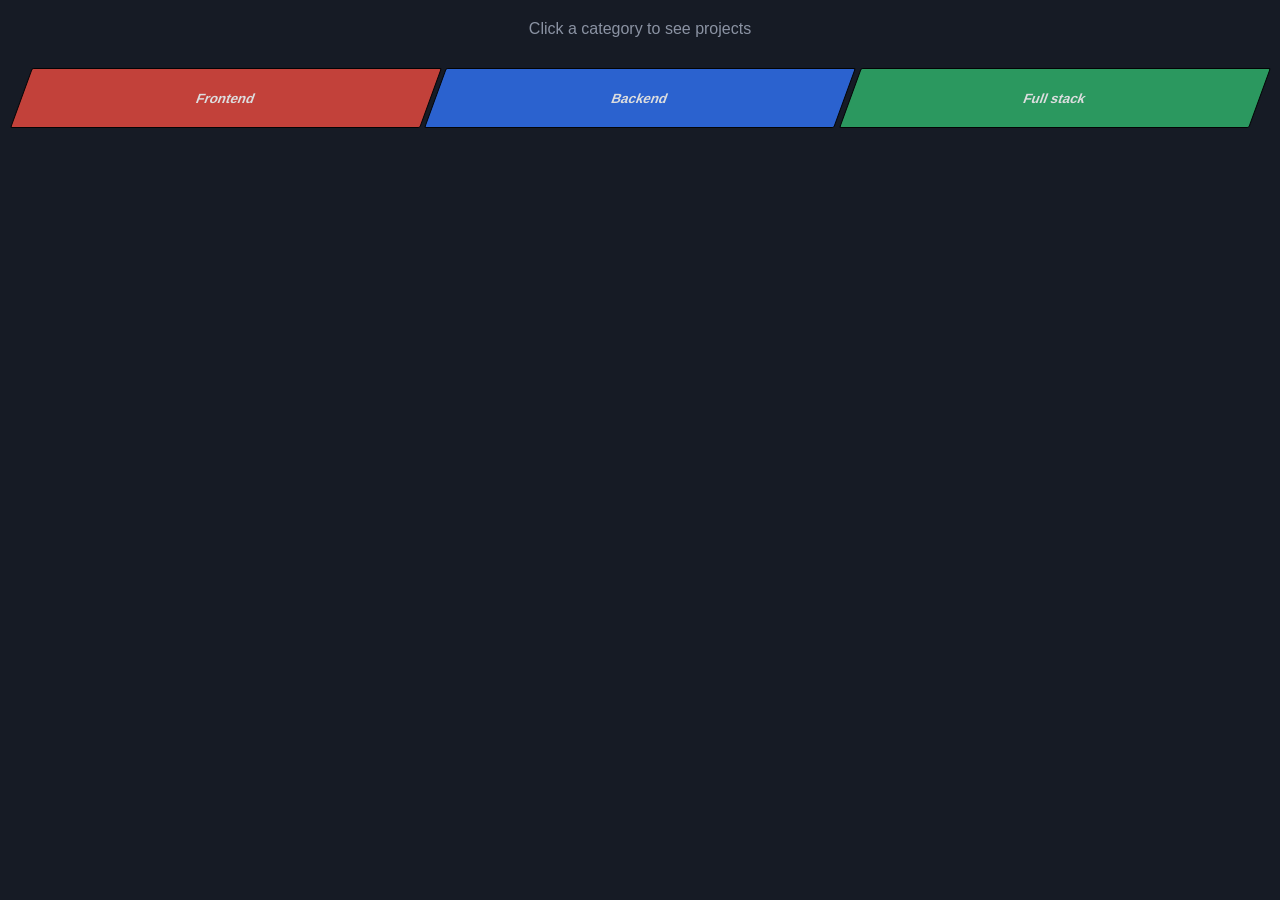
==== index.html @ 930beba3 "v1" ====
<!DOCTYPE html>
<html lang="en">
<head>
  <meta charset="UTF-8">
  <meta name="viewport" content="width=device-width, initial-scale=1.0">
  <title>Salah Qaraeen</title>
  <style>
    :root{
        --bg: #10141c;
        --bg-raised: #161b25;
        --text: #eef1f5;
        --muted: #8b93a3;
        --blue: #2f6fed;
        --red: #e0483e;
        --green: #2fae6a;
        --line: rgba(255,255,255,0.08);
    }

    *{
        box-sizing: border-box;
        margin: 0;
        padding: 0;
    }

    body{
        font-family: 'Inter', sans-serif;
        background-color: var(--bg-raised);
        color: var(--text);
    }

    .container {
        display: flex;
        justify-content: center;
        gap: 5px;
        margin: auto;
        margin-top: 30px;
    }

    .container> button{
        width: 32%;
        height: 60px;
        transform: skew(-20deg);
        font-weight: 600;
        color: white;
        display: flex;
        align-items: center;
        justify-content: center;
        border: 1px black solid;
        border-radius: 2px;
        cursor: pointer;
        opacity: 0.85;
        transition: width 0.3s ease, opacity 0.3s ease, box-shadow 0.3s ease, filter 0.3s ease, transform 0.3s ease;
    }

    .container> button:hover{
        filter: brightness(1.08);
        transform: skew(-20deg) translateY(-2px);
    }


    .one {background-color: var(--red);}
    .two {background-color: var(--blue);}
    .three{background-color: var(--green);}

    .rem {
        width: 75px !important;
        padding: 10px !important;
        opacity: 0.55;
        filter: brightness(0.85);
    }

    .cur {
        width: 80% !important;
        box-shadow: 0 8px 20px rgba(120, 112, 112, 0.4);
        font-size: 16px;
        opacity: 1;
        transform: skew(-20deg) translateY(-3px);
        z-index: 2;
    }

    .hint{
        text-align: center;
        margin-top: 20px;
        color: var(--muted);
    }

    
</style>
</head>
<body>

    <p class="hint" id="categoryLabel">Click a category to see projects</p>

    <div class="container" role="group" aria-labelledby="categoryLabel">
        <button class="one">Frontend</button>
        <button class="two">Backend</button>
        <button class="three">Full stack</button>
    </div>

    <div id="projectDisplay"></div>

    <script>
        
    </script>
</body>
</html>
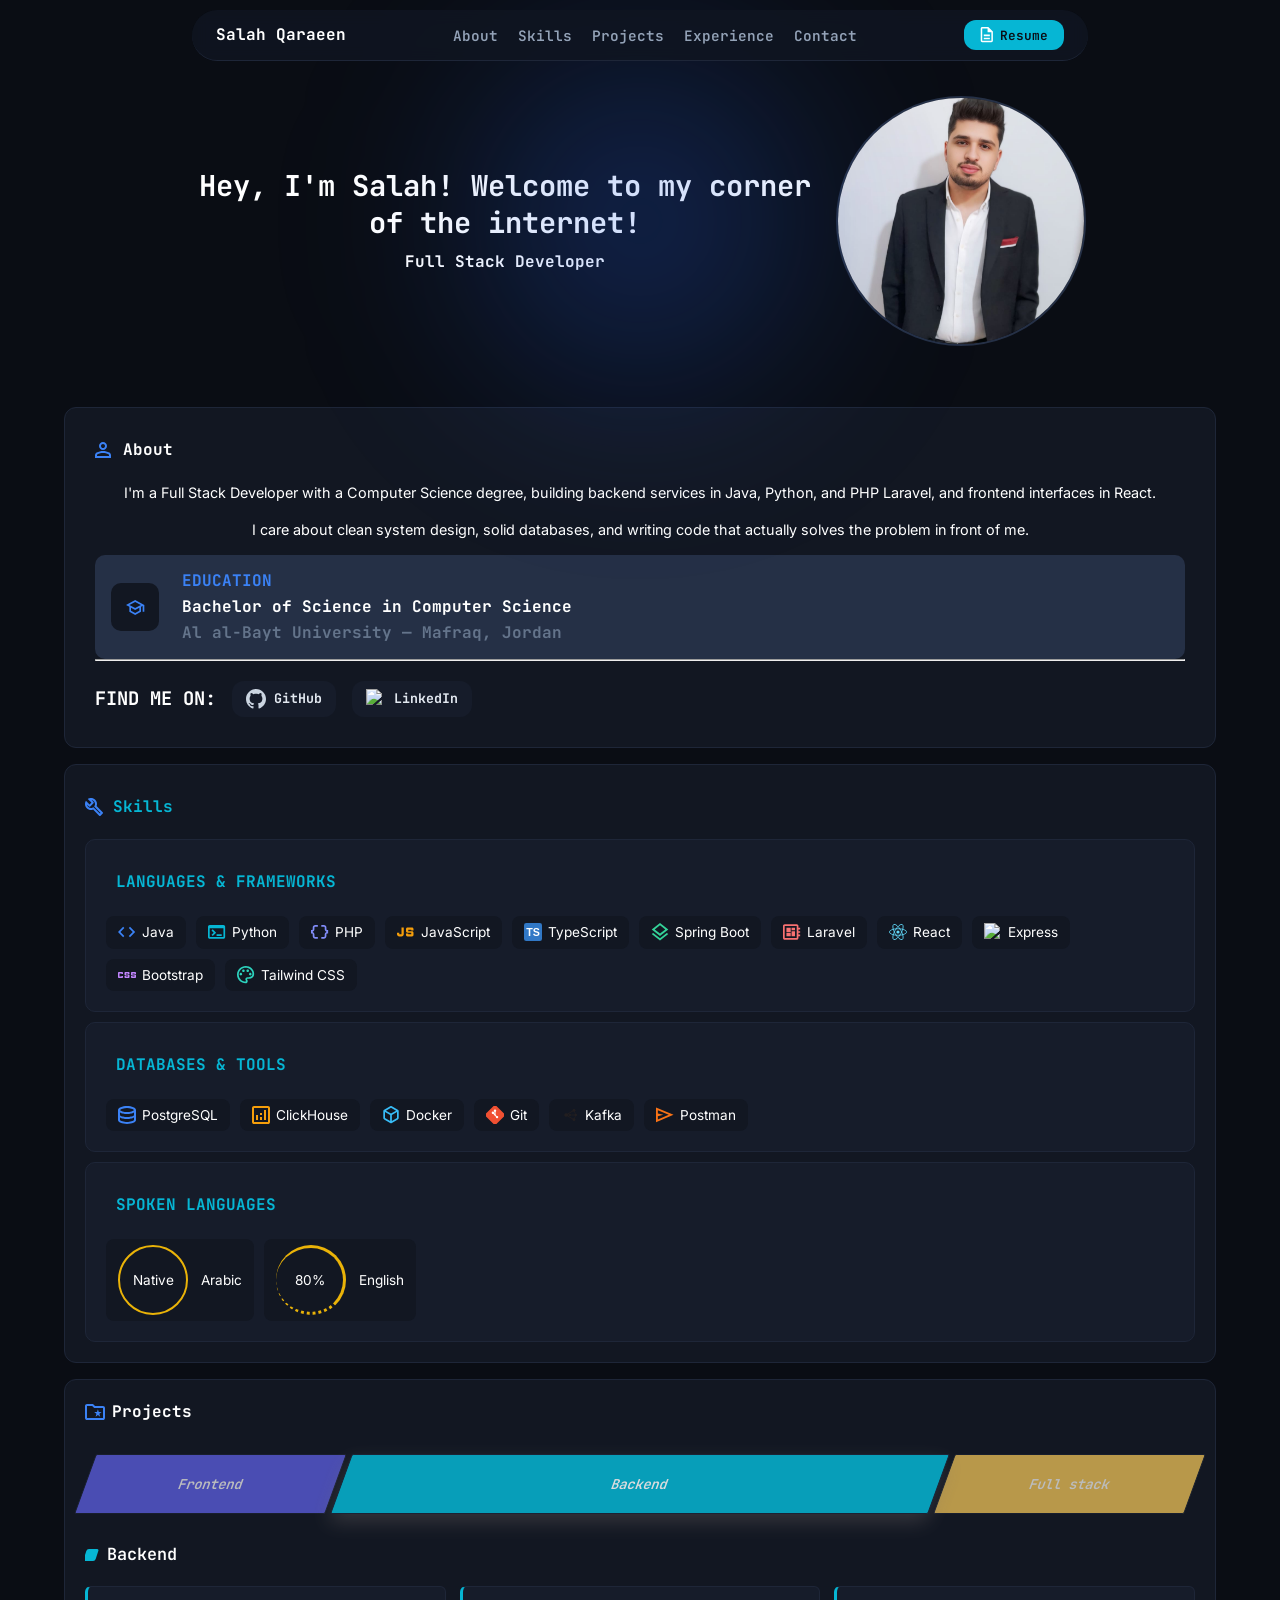
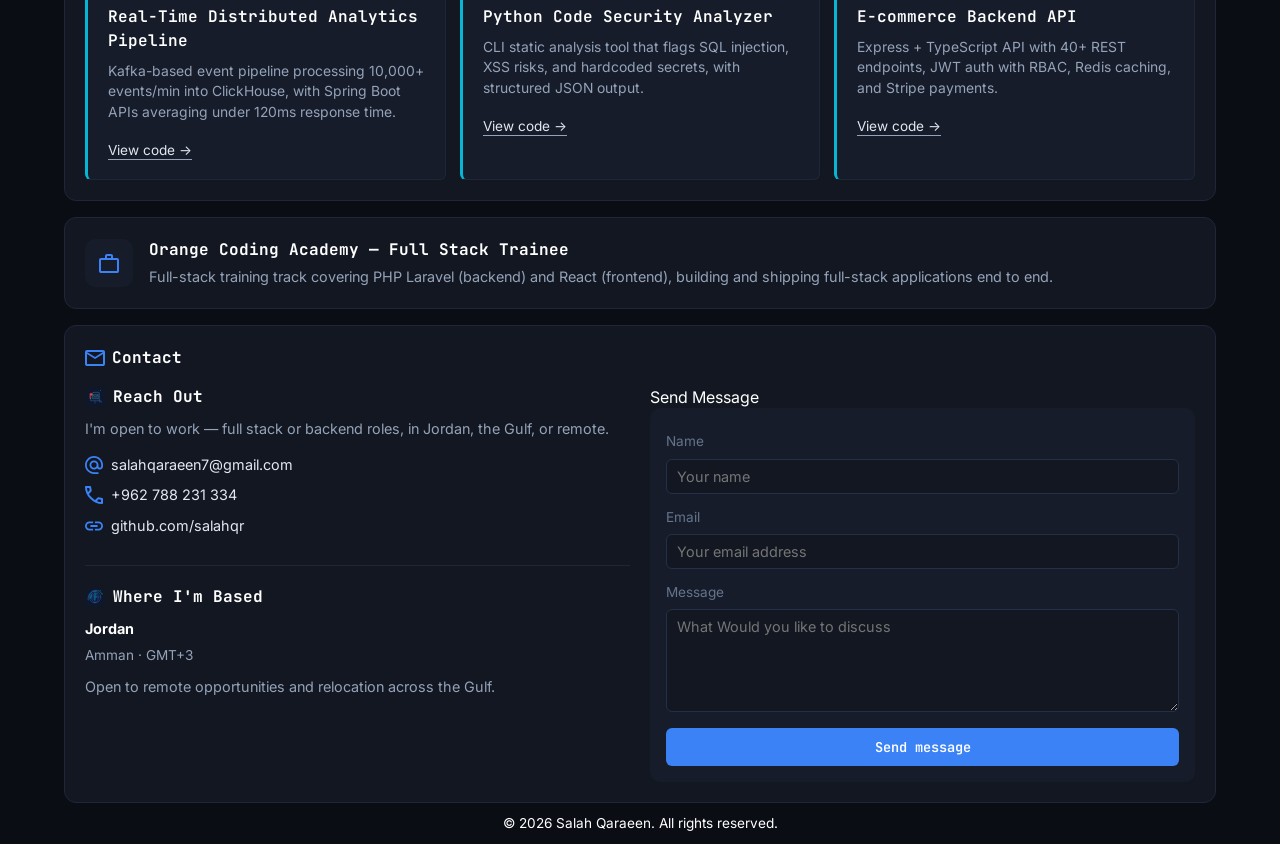
==== commit 6757d4db: "fixt index.html" ====
--- a/index.html
+++ b/index.html
@@ -1,106 +1,302 @@
 <!DOCTYPE html>
 <html lang="en">
 <head>
-  <meta charset="UTF-8">
-  <meta name="viewport" content="width=device-width, initial-scale=1.0">
-  <title>Salah Qaraeen</title>
-  <style>
-    :root{
-        --bg: #10141c;
-        --bg-raised: #161b25;
-        --text: #eef1f5;
-        --muted: #8b93a3;
-        --blue: #2f6fed;
-        --red: #e0483e;
-        --green: #2fae6a;
-        --line: rgba(255,255,255,0.08);
-    }
-
-    *{
-        box-sizing: border-box;
-        margin: 0;
-        padding: 0;
-    }
-
-    body{
-        font-family: 'Inter', sans-serif;
-        background-color: var(--bg-raised);
-        color: var(--text);
-    }
-
-    .container {
-        display: flex;
-        justify-content: center;
-        gap: 5px;
-        margin: auto;
-        margin-top: 30px;
-    }
-
-    .container> button{
-        width: 32%;
-        height: 60px;
-        transform: skew(-20deg);
-        font-weight: 600;
-        color: white;
-        display: flex;
-        align-items: center;
-        justify-content: center;
-        border: 1px black solid;
-        border-radius: 2px;
-        cursor: pointer;
-        opacity: 0.85;
-        transition: width 0.3s ease, opacity 0.3s ease, box-shadow 0.3s ease, filter 0.3s ease, transform 0.3s ease;
-    }
-
-    .container> button:hover{
-        filter: brightness(1.08);
-        transform: skew(-20deg) translateY(-2px);
-    }
-
-
-    .one {background-color: var(--red);}
-    .two {background-color: var(--blue);}
-    .three{background-color: var(--green);}
-
-    .rem {
-        width: 75px !important;
-        padding: 10px !important;
-        opacity: 0.55;
-        filter: brightness(0.85);
-    }
-
-    .cur {
-        width: 80% !important;
-        box-shadow: 0 8px 20px rgba(120, 112, 112, 0.4);
-        font-size: 16px;
-        opacity: 1;
-        transform: skew(-20deg) translateY(-3px);
-        z-index: 2;
-    }
-
-    .hint{
-        text-align: center;
-        margin-top: 20px;
-        color: var(--muted);
-    }
-
-    
-</style>
+    <meta charset="UTF-8">
+    <meta name="viewport" content="width=device-width, initial-scale=1.0">
+
+    <title>Salah Qaraeen</title>
+
+    <link rel="stylesheet" href="./src/index.css">
+    <script src="./src/index.js" defer></script>
 </head>
 <body>
 
-    <p class="hint" id="categoryLabel">Click a category to see projects</p>
-
-    <div class="container" role="group" aria-labelledby="categoryLabel">
-        <button class="one">Frontend</button>
-        <button class="two">Backend</button>
-        <button class="three">Full stack</button>
+            <div id="resumeModal">
+            <div id="resumeBox">
+                <button id="closeBtn" type="button">&times;</button>
+
+                <iframe
+                    src="../assets/Salah-Qaraeen CV.pdf"
+                    title="Salah Qaraeen CV">
+                </iframe>
+            </div>
+        </div>
+    <header>
+        <div>
+            <!-- <img src="../assets/selfie.jpeg" alt="Salah Qaraeen"> -->
+            <h3>Salah Qaraeen</h3>
+        </div>
+
+        <nav>
+            <ul class="nav-links">
+                <li><a href="#about">About</a></li>
+                <li><a href="#skills">Skills</a></li>
+                <li><a href="#projects">Projects</a></li>
+                <li><a href="#experience">Experience</a></li>
+                <li><a href="#contact">Contact</a></li>
+            </ul>
+        </nav>
+
+        <button id="resumeBtn" type="button">
+            <img src="../assets/icons/file.svg" alt="Resume icon">
+            Resume
+        </button>
+    </header>
+
+    <main>
+        <section class="hero">
+            <div class="heroText">
+                <h1>Hey, I'm Salah! Welcome to my corner of the internet!</h1>
+                <h3>Full Stack Developer</h3>
+            </div>
+
+            <img class="heroPhoto" src="../assets/selfie.jpeg" alt="Salah Qaraeen">
+        </section>
+
+        <section class="about" id="about">
+            <div class="head">
+                <img src="../assets/icons/person.svg" alt="About icon">
+                <h4>About</h4>
+            </div>
+
+            <div>
+     <p>I'm a Full Stack Developer with a Computer Science degree, building backend services in Java, Python, and PHP Laravel, and frontend interfaces in React.</p>
+<p>I care about clean system design, solid databases, and writing code that actually solves the problem in front of me.</p>
+
+                <div class="edu">
+                    <div class="eduImg">
+                        <img src="../assets/icons/eduction.svg" alt="Education icon">
+                    </div>
+                    <div class="eduInfo">
+                        <h4 class="EDUCATION">EDUCATION</h4>
+                        <h4>Bachelor of Science in Computer Science</h4>
+                        <h4 class="colage">Al al-Bayt University — Mafraq, Jordan</h4>
+                    </div>
+
+                </div>
+
+                <hr>
+
+                <div class="findmeon">
+                    <h3>FIND ME ON:</h3>
+                    <div>
+                        <a href="https://github.com/salahqr" target="_blank" rel="noopener noreferrer">
+                            <img src="../assets/icons/GitHup.svg" alt="GitHub icon">
+                            <h5>GitHub</h5>
+                        </a>
+                    </div>
+
+                    <div>
+                        <a href="https://www.linkedin.com/in/salah-qaraeen-068975194/" target="_blank" rel="noopener noreferrer">
+                            <img src="../assets/icons/linkedin.svg" alt="LinkedIn icon">
+                            <h5>LinkedIn</h5>
+                        </a>
+                    </div>
+                </div>
+            </div>
+        </section>
+
+        <section class="skills" id="skills">
+            <div class="head">
+                <img src="../assets/icons/skills.svg" alt="Skills icon">
+                <h4>Skills</h4>
+            </div>
+
+            <div class="part">
+                <h4>LANGUAGES & FRAMEWORKS</h4>
+                <div class="items">
+                    <div>
+                        <img src="../assets/icons/java.svg" alt="Java icon">
+                        Java
+                    </div>
+                    <div>
+                        <img src="../assets/icons/python.svg" alt="Python icon">
+                        Python
+                    </div>
+                    <div>
+                        <img src="../assets/icons/php.svg" alt="PHP icon">
+                        PHP
+                    </div>
+                    <div>
+                        <img src="../assets/icons/js.svg" alt="JavaScript icon">
+                        JavaScript
+                    </div>
+                    <div>
+                        <img src="../assets/icons/ts.svg" alt="TypeScript icon">
+                        TypeScript
+                    </div>
+                    <div>
+                        <img src="../assets/icons/springBoot.svg" alt="Spring Boot icon">
+                        Spring Boot
+                    </div>
+                    <div>
+                        <img src="../assets/icons/laravel.svg" alt="Laravel icon">
+                        Laravel
+                    </div>
+                    <div>
+                        <img src="../assets/icons/react.svg" alt="React icon">
+                        React
+                    </div>
+                    <div>
+                        <img src="../assets/icons/express.svg" alt="Express icon">
+                        Express
+                    </div>
+                    <div>
+                        <img src="../assets/icons/bootstrap.svg" alt="Bootstrap icon">
+                        Bootstrap
+                    </div>
+                    <div>
+                        <img src="../assets/icons/tailwind.svg" alt="Tailwind CSS icon">
+                        Tailwind CSS
+                    </div>
+                </div>
+            </div>
+
+            <div class="part">
+                <h4>DATABASES & TOOLS</h4>
+                <div class="items">    
+                    <div>
+                        <img src="../assets/icons/postgresql.svg" alt="PostgreSQL icon">
+                        PostgreSQL
+                    </div>
+                    <div>
+                        <img src="../assets/icons/clickhouse.svg" alt="ClickHouse icon">
+                        ClickHouse
+                    </div>
+                    <div>
+                        <img src="../assets/icons/docker.svg" alt="Docker icon">
+                        Docker
+                    </div>
+                    <div>
+                        <img src="../assets/icons/git.svg" alt="Git icon">
+                        Git
+                    </div>
+                    <div>
+                        <img src="../assets/icons/kafka.svg" alt="Kafka icon">
+                        Kafka
+                    </div>
+                    <div>
+                        <img src="../assets/icons/postman.svg" alt="Postman icon">
+                        Postman
+                    </div>
+                </div>
+            </div>
+
+            <div class="part">
+                <h4>SPOKEN LANGUAGES</h4>
+                <div class="items">
+                    <div>
+                        <div class="percentArbic">Native</div>
+                        Arabic
+                    </div>
+                    <div >
+                        <div class="percenEng">80%</div>
+                        English
+                    </div>
+                </div>
+            </div>
+        </section>
+
+        <section class="project" id="projects">
+            <div class="head">
+                <img src="../assets/icons/project.svg" alt="Projects icon">
+                <h4>Projects</h4>
+            </div>
+
+            <div class="container" role="group" aria-label="Project category filter">
+                <button type="button" class="one" aria-pressed="false">Frontend</button>
+                <button type="button" class="two" aria-pressed="false">Backend</button>
+                <button type="button" class="three" aria-pressed="false">Full stack</button>
+            </div>
+
+           <div id="projectDisplay"></div>
+        </section>
+
+        <section id="experience">
+            <div class="expImg">
+                <img src="../assets/icons/experience.svg" alt="Experience icon">
+            </div>
+            <div class="expInfo">
+                <h4>Orange Coding Academy — Full Stack Trainee</h4>
+                <p>Full-stack training track covering PHP Laravel (backend) and React (frontend), building and shipping full-stack applications end to end.</p>
+            </div>
+        </section>
+
+        <section id="contact" class="contact">
+            <div class="head">
+                <img src="../assets/icons/contact.svg" alt="Contact icon">
+                <h4>Contact</h4>
+            </div>
+
+            <div class="contant">
+<div class="contantInfo">
+
+    <div class="contactGroup">
+        <div class="contactGroupHead">
+            <img src="../assets/icons/contactt.svg" alt="Reach out icon">
+            <h3>Reach Out</h3>
+        </div>
+
+        <p>I'm open to work — full stack or backend roles, in Jordan, the Gulf, or remote.</p>
+
+        <div class="info">
+            <img src="../assets/icons/email.svg" alt="Email icon">
+            <a href="mailto:salahqaraeen7@gmail.com">salahqaraeen7@gmail.com</a>
+        </div>
+
+        <div class="info">
+            <img src="../assets/icons/phone.svg" alt="Phone icon">
+            <a href="tel:+962788231334">+962 788 231 334</a>
+        </div>
+
+        <div class="info">
+            <img src="../assets/icons/link.svg" alt="GitHub icon">
+            <a href="https://github.com/salahqr" target="_blank" rel="noopener noreferrer">
+                github.com/salahqr
+            </a>
+        </div>
     </div>
 
-    <div id="projectDisplay"></div>
-
-    <script>
-        
-    </script>
+    <div class="contactDivider"></div>
+
+    <div class="contactGroup">
+        <div class="contactGroupHead">
+            <img src="../assets/icons/location.svg" alt="Location icon">
+            <h3>Where I'm Based</h3>
+        </div>
+
+        <div class="locationInfo">
+            <strong>Jordan</strong>
+            <span>Amman · GMT+3</span>
+        </div>
+
+        <p>Open to remote opportunities and relocation across the Gulf.</p>
+    </div>
+
+</div>
+
+
+                <div>
+                    <p>Send Message</p>
+                    <form action="#" method="POST">
+                        <label for="name">Name</label>
+                        <input type="text" id="name" name="name" placeholder="Your name" required>
+
+                        <label for="email">Email</label>
+                        <input type="email" id="email" name="email" placeholder="Your email address" required>
+
+                        <label for="message">Message</label>
+                        <textarea id="message" name="message" rows="5" placeholder="What Would you like to discuss" required></textarea>
+
+                        <button type="submit">Send message</button>
+                    </form>
+                </div>
+            </div>
+        </section>
+    </main>
+
+    <footer>
+      &copy; 2026 Salah Qaraeen. All rights reserved.
+    </footer>
 </body>
 </html>
--- a/src/index.css
+++ b/src/index.css
@@ -0,0 +1,1331 @@
+@import url('https://fonts.googleapis.com/css2?family=Inter:wght@400;500;600;700&family=JetBrains+Mono:wght@500;700&display=swap');
+
+* {
+    box-sizing: border-box;
+    margin: 0;
+    padding: 0;
+}
+
+:root {
+    /* Backgrounds */
+    --bg-page: #0a0d14;
+    --bg-card: #121722;
+    --bg-input: #161c2a;
+    --bg-hover: #182030;
+
+    /* Typography */
+    --text-primary: #ffffff;
+    --text-secondary: #e2e8f0;
+    --text-muted: #94a3b8;
+    --text-subtle: #64748b;
+
+    /* Borders */
+    --border-subtle: #1e2638;
+    --border-input: #253046;
+
+    /* Accents */
+    --accent-blue: #3b82f6;
+    --accent-indigo: #6366f1;
+    --accent-cyan: #06b6d4;
+    --accent-green: #10b981;
+    --accent-gold: #face60;
+    --accent-yellow: #eab308;
+}
+
+body {
+    background-color: var(--bg-page);
+    font-family: 'Inter', -apple-system, BlinkMacSystemFont, sans-serif;
+    color: var(--text-primary);
+    font-size: 16px;
+    line-height: 1.5;
+}
+
+h1,
+h2,
+h3,
+h4,
+h5,
+nav a,
+button {
+    font-family: 'JetBrains Mono', monospace;
+}
+
+.icon {
+    width: 30px;
+    height: 30px;
+}
+
+a:focus-visible,
+button:focus-visible {
+    outline: 2px solid var(--accent-cyan);
+    outline-offset: 2px;
+}
+
+
+/* =========================================================
+   HEADER
+   ========================================================= */
+
+header {
+    display: flex;
+    background-color: rgba(16, 22, 34, 0.85);
+    justify-content: space-between;
+    align-items: center;
+    position: relative;
+    top: 10px;
+    z-index: 5;
+    width: 70%;
+    padding: 10px 24px;
+    backdrop-filter: blur(8px);
+    border-bottom: 1px solid var(--border-subtle);
+    margin: auto;
+    border-radius: 40px;
+}
+
+header div {
+    display: flex;
+    align-items: center;
+    gap: 10px;
+}
+
+header h3 {
+    display: inline-block;
+    margin: 0;
+    font-size: 1rem;
+}
+
+header nav ul {
+    display: flex;
+    gap: 20px;
+    list-style: none;
+    color: var(--text-muted);
+}
+
+header nav a {
+    text-decoration: none;
+    font-weight: 600;
+    color: var(--text-muted);
+    transition: color 0.2s ease;
+    font-size: 0.9rem;
+    white-space: nowrap;
+}
+
+header nav a:hover {
+    color: var(--text-primary);
+}
+
+header button {
+    display: flex;
+    align-items: center;
+    justify-content: center;
+    gap: 6px;
+    background-color: var(--accent-cyan);
+    color: var(--bg-page);
+    border: none;
+    padding: 6px 16px;
+    border-radius: 12px;
+    font-weight: 600;
+    cursor: pointer;
+    transition: background-color 0.2s ease;
+    width: 100px;
+    height: 30px;
+    flex-shrink: 0;
+    font-size: 0.8rem;
+}
+
+header button:hover {
+    background-color: var(--accent-blue);
+}
+
+header button img {
+    width: 16px;
+    height: 16px;
+    border-radius: 0;
+}
+
+
+/* =========================================================
+   MAIN
+   ========================================================= */
+
+main {
+    max-width: 1200px;
+    width: 90%;
+    margin: 0 auto;
+    display: flex;
+    flex-direction: column;
+    gap: 16px;
+}
+
+
+/* =========================================================
+   HERO
+   ========================================================= */
+
+.hero {
+    display: flex;
+    align-items: center;
+    justify-content: center;
+    gap: 20px;
+    text-align: center;
+    margin: 30px auto;
+    padding: 15px;
+    width: 80%;
+}
+
+.heroText {
+    flex: 1;
+}
+
+.heroPhoto {
+    width: 250px;
+    height: 250px;
+    object-fit: cover;
+    object-position: center 15%;
+    border-radius: 50%;
+    border: 2px solid var(--border-input);
+    flex-shrink: 0;
+}
+
+.hero h1 {
+    font-size: clamp(1.3rem, 2.5vw, 1.8rem);
+    line-height: 1.3;
+    padding-bottom: 8px;
+}
+
+.hero h3 {
+    font-size: clamp(0.85rem, 1.5vw, 1rem);
+}
+
+
+/* =========================================================
+   ABOUT
+   ========================================================= */
+
+.about {
+    background-color: var(--bg-card);
+    border: 1px solid var(--border-subtle);
+    border-radius: 12px;
+    padding: 20px;
+}
+
+.about p {
+    text-align: center;
+    margin-bottom: 15px;
+    font-size: 0.9rem;
+    line-height: 1.5;
+}
+
+.about .head {
+    display: flex;
+    align-items: center;
+    gap: 5px;
+}
+
+.about h4 {
+    padding-left: 7px;
+    font-size: 1rem;
+}
+
+.about > div {
+    padding: 10px;
+}
+
+.edu {
+    background-color: var(--border-input);
+    width: 100%;
+    padding: 14px 16px;
+    display: flex;
+    align-items: center;
+    gap: 16px;
+    border-radius: 10px;
+}
+
+.edu .eduImg {
+    background-color: var(--bg-card);
+    border-radius: 10px;
+    width: 48px;
+    height: 48px;
+    display: flex;
+    justify-content: center;
+    align-items: center;
+    flex-shrink: 0;
+}
+
+.edu .eduInfo {
+    display: flex;
+    flex-direction: column;
+    gap: 2px;
+}
+
+.eduInfo h3 {
+    font-size: 0.95rem;
+}
+
+.eduInfo p {
+    font-size: 0.8rem;
+}
+
+.findmeon {
+    margin-top: 10px;
+    padding-top: 10px;
+    display: flex;
+    align-items: center;
+    gap: 16px;
+    flex-wrap: wrap;
+}
+
+.findmeon > div {
+    display: flex;
+    align-items: center;
+    gap: 8px;
+    padding: 8px 14px;
+    background-color: var(--bg-input);
+    border-radius: 12px;
+}
+
+.findmeon a {
+    display: flex;
+    align-items: center;
+    gap: 8px;
+    text-decoration: none;
+    color: var(--text-secondary);
+    transition: color 0.2s ease;
+}
+
+.findmeon a:hover {
+    color: var(--accent-cyan);
+}
+
+.findmeon a img {
+    width: 20px;
+    height: 20px;
+}
+
+.findmeon h5,
+.findmeon h3 {
+    display: inline-block;
+}
+
+.EDUCATION {
+    color: var(--accent-blue);
+}
+
+.colage {
+    color: var(--text-subtle);
+}
+
+
+/* =========================================================
+   SKILLS
+   ========================================================= */
+
+.skills {
+    background-color: var(--bg-card);
+    border: 1px solid var(--border-subtle);
+    border-radius: 12px;
+    padding: 20px;
+    display: flex;
+    flex-direction: column;
+    gap: 10px;
+}
+
+.skills .head {
+    display: flex;
+    align-items: center;
+}
+
+.skills .head h4 {
+    display: inline-block;
+}
+
+.skills h4 {
+    color: var(--accent-cyan);
+    margin: 10px;
+    font-size: 1rem;
+}
+
+.skills > .part {
+    background-color: var(--bg-input);
+    border: 1px solid var(--border-subtle);
+    border-radius: 10px;
+    display: flex;
+    flex-direction: column;
+    gap: 12px;
+    padding: 20px;
+}
+
+.part .items {
+    display: flex;
+    flex-wrap: wrap;
+    gap: 10px;
+}
+
+.part .items > div {
+    display: flex;
+    align-items: center;
+    gap: 6px;
+    background-color: var(--bg-card);
+    border-radius: 8px;
+    padding: 6px 12px;
+    font-size: 0.85rem;
+}
+
+.part .items img {
+    width: 18px;
+    height: 18px;
+}
+
+.percenEng {
+    display: flex;
+    align-items: center;
+    justify-content: center;
+    width: 70px;
+    height: 70px;
+    border-radius: 50%;
+    margin-right: 7px;
+    border-bottom: 3px dotted var(--accent-yellow);
+    border-right: 3px solid var(--accent-yellow);
+    border-top: 3px solid var(--accent-yellow);
+}
+
+.percentArbic {
+    display: flex;
+    align-items: center;
+    justify-content: center;
+    width: 70px;
+    height: 70px;
+    border-radius: 50%;
+    margin-right: 7px;
+    border: 2px solid var(--accent-yellow);
+}
+
+
+/* =========================================================
+   PROJECTS
+   ========================================================= */
+
+.project {
+    background-color: var(--bg-card);
+    border: 1px solid var(--border-subtle);
+    border-radius: 12px;
+    padding: 20px;
+}
+
+.project .head {
+    display: flex;
+    align-items: center;
+}
+
+.project .head h4 {
+    padding-left: 7px;
+    font-size: 1rem;
+}
+
+.container {
+    display: flex;
+    justify-content: center;
+    gap: 5px;
+    margin: 30px auto 0;
+}
+
+.container > button {
+    width: 32%;
+    height: 60px;
+    transform: skew(-20deg);
+    font-weight: 600;
+    color: white;
+    display: flex;
+    align-items: center;
+    justify-content: center;
+    border: 1px solid var(--border-subtle);
+    border-radius: 2px;
+    cursor: pointer;
+    opacity: 0.85;
+    font-size: 0.85rem;
+    transition:
+        width 0.3s ease,
+        opacity 0.3s ease,
+        box-shadow 0.3s ease,
+        filter 0.3s ease,
+        transform 0.3s ease;
+}
+
+.container > button:hover {
+    filter: brightness(1.08);
+    transform: skew(-20deg) translateY(-2px);
+}
+
+.one {
+    background-color: var(--accent-indigo);
+}
+
+.two {
+    background-color: var(--accent-cyan);
+}
+
+.three {
+    background-color: var(--accent-gold);
+}
+
+
+/* =========================================================
+   EXPERIENCE
+   ========================================================= */
+
+#experience {
+    background-color: var(--bg-card);
+    border: 1px solid var(--border-subtle);
+    border-radius: 12px;
+    padding: 20px;
+    display: flex;
+    align-items: center;
+    gap: 16px;
+}
+
+.expImg {
+    background-color: var(--bg-input);
+    border-radius: 10px;
+    width: 48px;
+    height: 48px;
+    display: flex;
+    justify-content: center;
+    align-items: center;
+    flex-shrink: 0;
+}
+
+.expInfo {
+    display: flex;
+    flex-direction: column;
+    gap: 4px;
+}
+
+.expInfo h4 {
+    color: var(--text-primary);
+    font-size: 1rem;
+}
+
+.expInfo p {
+    color: var(--text-muted);
+    font-size: 0.9rem;
+}
+
+
+/* =========================================================
+   CONTACT
+   ========================================================= */
+
+.contact {
+    background-color: var(--bg-card);
+    border: 1px solid var(--border-subtle);
+    border-radius: 12px;
+    padding: 20px;
+}
+
+.contact .head {
+    display: flex;
+    align-items: center;
+}
+
+.contact .head h4 {
+    padding-left: 7px;
+    font-size: 1rem;
+}
+
+.contant {
+    display: flex;
+    width: 100%;
+    align-items: stretch;
+    gap: 20px;
+    margin-top: 16px;
+    line-height: 1.4rem;
+}
+
+.contantInfo {
+    display: flex;
+    flex-direction: column;
+    justify-content: flex-start;
+    align-items: flex-start;
+    text-align: left;
+}
+
+.contant > div {
+    flex: 1;
+}
+
+.contant h3 {
+    margin-bottom: 8px;
+    font-size: 1rem;
+}
+
+.contantInfo p {
+    color: var(--text-muted);
+    margin-bottom: 12px;
+    font-size: 0.9rem;
+}
+
+.info {
+    display: flex;
+    align-items: center;
+    gap: 8px;
+    margin-bottom: 8px;
+}
+
+.info img {
+    width: 18px;
+    height: 18px;
+    flex-shrink: 0;
+}
+
+.info a {
+    color: var(--text-secondary);
+    text-decoration: none;
+    overflow-wrap: anywhere;
+    font-size: 0.9rem;
+}
+
+.info a:hover {
+    color: var(--accent-cyan);
+}
+
+.contactGroup {
+    display: flex;
+    flex-direction: column;
+}
+
+.contactGroupHead {
+    display: flex;
+    align-items: center;
+    gap: 8px;
+    margin-bottom: 10px;
+}
+
+.contactGroupHead img {
+    width: 20px;
+    height: 20px;
+}
+
+.contactGroupHead h3 {
+    margin: 0;
+    font-size: 1rem;
+}
+
+.contactGroup p {
+    color: var(--text-muted);
+    line-height: 1.5;
+    margin: 0 0 14px;
+    font-size: 0.9rem;
+}
+
+.contactDivider {
+    width: 100%;
+    height: 1px;
+    background-color: var(--border-subtle);
+    margin: 20px 0;
+}
+
+.locationInfo {
+    display: flex;
+    flex-direction: column;
+    gap: 3px;
+    margin-bottom: 10px;
+}
+
+.locationInfo strong {
+    color: var(--text-primary);
+    font-size: 0.9rem;
+}
+
+.locationInfo span {
+    color: var(--text-muted);
+    font-size: 0.85rem;
+}
+
+.contact form {
+    background-color: var(--bg-input);
+    width: 100%;
+    padding: 16px;
+    border-radius: 10px;
+    display: flex;
+    flex-direction: column;
+    gap: 6px;
+}
+
+.contact form label {
+    color: var(--text-subtle);
+    font-size: 0.85rem;
+    margin-top: 6px;
+}
+
+.contact form input,
+.contact form textarea {
+    background-color: var(--bg-card);
+    border: 1px solid var(--border-input);
+    border-radius: 6px;
+    padding: 8px 10px;
+    color: var(--text-primary);
+    font-family: inherit;
+    font-size: 0.9rem;
+}
+
+.contact form button {
+    width: 100%;
+    background-color: var(--accent-blue);
+    color: white;
+    border: none;
+    padding: 10px;
+    border-radius: 6px;
+    margin-top: 10px;
+    font-weight: 600;
+    cursor: pointer;
+    transition: background-color 0.2s ease;
+    font-size: 0.85rem;
+}
+
+.contact form button:hover {
+    background-color: var(--accent-indigo);
+}
+
+
+/* =========================================================
+   FOOTER
+   ========================================================= */
+
+footer {
+    margin: 10px;
+    text-align: center;
+    font-size: 0.85rem;
+}
+
+
+/* =========================================================
+   RESUME MODAL
+   ========================================================= */
+
+#resumeModal {
+    display: none;
+    position: fixed;
+    top: 0;
+    left: 0;
+    width: 100%;
+    height: 100%;
+    background: rgba(0, 0, 0, 0.8);
+    justify-content: center;
+    align-items: center;
+    z-index: 9999;
+}
+
+#resumeBox {
+    position: relative;
+    width: 80%;
+    height: 90%;
+    background: white;
+}
+
+#resumeBox iframe {
+    width: 100%;
+    height: 100%;
+    border: 0;
+}
+
+#closeBtn {
+    position: absolute;
+    top: 5px;
+    right: 5px;
+    width: 40px;
+    height: 40px;
+    border: 0;
+    border-radius: 50%;
+    background: black;
+    color: white;
+    font-size: 25px;
+    cursor: pointer;
+    z-index: 10000;
+}
+
+
+/* =========================================================
+   PROJECT BUTTON STATES
+   ========================================================= */
+
+.cur {
+    width: 60% !important;
+    box-shadow: 0 8px 20px rgba(120, 112, 112, 0.4);
+    font-size: 16px;
+    opacity: 1;
+    transform: skew(-20deg) translateY(-3px);
+    z-index: 2;
+}
+
+.rem {
+    width: 25% !important;
+    padding: 10px !important;
+    opacity: 0.55;
+    filter: brightness(0.85);
+}
+
+
+/* =========================================================
+   PROJECT PANELS
+   ========================================================= */
+
+.panel {
+    width: 100%;
+    max-width: none;
+    overflow: hidden;
+    margin-top: 28px;
+}
+
+.panel-title {
+    display: flex;
+    align-items: center;
+    gap: 10px;
+    margin: 0 0 18px;
+    font-family: 'JetBrains Mono', monospace;
+    font-weight: 600;
+    font-size: clamp(0.95rem, 1.5vw, 1.05rem);
+}
+
+.panel-title .dot {
+    width: 12px;
+    height: 12px;
+    border-radius: 2px;
+    transform: skewX(-18deg);
+    flex-shrink: 0;
+}
+
+.panel-title.blue .dot {
+    background: var(--accent-indigo);
+}
+
+.panel-title.red .dot {
+    background: var(--accent-cyan);
+}
+
+.panel-title.green .dot {
+    background: var(--accent-gold);
+}
+
+
+/* =========================================================
+   PROJECT CARDS
+   ========================================================= */
+
+.cards {
+    display: grid;
+    grid-template-columns: repeat(auto-fit, minmax(240px, 1fr));
+    gap: 14px;
+}
+
+.card {
+    background-color: var(--bg-input);
+    border: 1px solid var(--border-subtle);
+    border-left: 3px solid;
+    border-radius: 6px;
+    padding: 18px 20px;
+}
+
+.card.blue {
+    border-left-color: var(--accent-indigo);
+}
+
+.card.red {
+    border-left-color: var(--accent-cyan);
+}
+
+.card.green {
+    border-left-color: var(--accent-gold);
+}
+
+.card h3 {
+    font-family: 'JetBrains Mono', monospace;
+    font-size: clamp(0.9rem, 1.3vw, 1rem);
+    font-weight: 600;
+    margin: 0 0 8px;
+}
+
+.card p {
+    color: var(--text-muted);
+    font-size: 0.87rem;
+    line-height: 1.5;
+    margin: 0 0 14px;
+}
+
+.card a {
+    color: var(--text-secondary);
+    font-size: 0.85rem;
+    text-decoration: none;
+    border-bottom: 1px solid var(--text-muted);
+    padding-bottom: 1px;
+}
+
+.card a:hover {
+    color: var(--text-primary);
+    border-color: var(--text-primary);
+}
+
+
+/* =========================================================
+   SMALL LAPTOPS / TABLETS
+   ========================================================= */
+
+@media (max-width: 1100px) {
+
+    header {
+        width: 92%;
+        padding: 10px 18px;
+    }
+
+    header nav ul {
+        gap: 12px;
+    }
+
+    header nav a {
+        font-size: 0.82rem;
+    }
+
+    header button {
+        width: 90px;
+    }
+
+    main {
+        width: 92%;
+    }
+
+    .hero {
+        width: 95%;
+    }
+
+    .cards {
+        grid-template-columns: repeat(auto-fit, minmax(200px, 1fr));
+    }
+
+    .contant {
+        flex-direction: column;
+        gap: 20px;
+    }
+
+    .contant > div {
+        width: 100%;
+        flex: none;
+    }
+}
+
+
+/* =========================================================
+   TABLET / SMALL SCREEN
+   ========================================================= */
+
+@media (max-width: 750px) {
+
+    /* HEADER */
+
+    header {
+        width: calc(100% - 20px);
+        padding: 10px 14px;
+        top: 5px;
+        display: grid;
+        grid-template-columns: 1fr auto;
+        grid-template-rows: auto auto;
+        gap: 10px;
+        border-radius: 18px;
+    }
+
+    header > div {
+        grid-column: 1;
+        grid-row: 1;
+        min-width: 0;
+    }
+
+    header h3 {
+        font-size: 0.85rem;
+        white-space: nowrap;
+    }
+
+    header > button {
+        grid-column: 2;
+        grid-row: 1;
+        width: auto;
+        min-width: 85px;
+        height: 34px;
+        padding: 6px 10px;
+        border-radius: 9px;
+        font-size: 0.7rem;
+    }
+
+    header button img {
+        width: 14px;
+        height: 14px;
+    }
+
+    header nav {
+        grid-column: 1 / -1;
+        grid-row: 2;
+        width: 100%;
+        border-top: 1px solid var(--border-subtle);
+        padding-top: 8px;
+    }
+
+    header nav ul {
+        width: 100%;
+        display: flex;
+        justify-content: space-around;
+        gap: 0;
+    }
+
+    header nav a {
+        display: block;
+        padding: 5px 8px;
+        font-size: 0.72rem;
+    }
+
+
+    /* HERO */
+
+    .hero {
+        width: 100%;
+        gap: 16px;
+        padding: 10px 5px;
+    }
+
+    .heroPhoto {
+        width: 190px;
+        height: 190px;
+    }
+
+
+    /* PROJECT FILTER */
+
+    .container {
+        margin-top: 24px;
+    }
+
+    .container > button {
+        height: 55px;
+        font-size: 0.75rem;
+    }
+
+
+    /* CONTACT */
+
+    .contant {
+        flex-direction: column;
+    }
+
+    .contant > div {
+        width: 100%;
+        flex: none;
+    }
+}
+
+
+/* =========================================================
+   PHONES
+   ========================================================= */
+
+@media (max-width: 600px) {
+
+    main {
+        width: calc(100% - 24px);
+        max-width: none;
+        gap: 12px;
+    }
+
+
+    /* HERO */
+
+    .hero {
+        margin: 30px auto 20px;
+        padding: 10px 5px;
+        gap: 14px;
+    }
+
+    .heroPhoto {
+        width: 150px;
+        height: 150px;
+    }
+
+
+    /* ABOUT */
+
+    .about {
+        padding: 16px;
+    }
+
+    .about p {
+        font-size: 0.85rem;
+    }
+
+    .edu {
+        padding: 12px;
+        gap: 10px;
+    }
+
+    .edu .eduImg {
+        width: 44px;
+        height: 44px;
+    }
+
+    .eduInfo h3 {
+        font-size: 0.85rem;
+    }
+
+    .eduInfo p {
+        font-size: 0.75rem;
+    }
+
+    .findmeon {
+        gap: 8px;
+    }
+
+    .findmeon > div {
+        padding: 7px 10px;
+    }
+
+
+    /* SKILLS */
+
+    .skills {
+        padding: 16px;
+    }
+
+    .skills > .part {
+        padding: 14px;
+    }
+
+    .part .items {
+        gap: 7px;
+    }
+
+    .part .items > div {
+        padding: 6px 9px;
+        font-size: 0.75rem;
+    }
+
+
+    /* PROJECTS */
+
+    .project {
+        padding: 16px;
+    }
+
+    .container {
+        gap: 4px;
+        margin-top: 20px;
+    }
+
+    .container > button {
+        height: 50px;
+        padding: 5px;
+        font-size: 0.7rem;
+    }
+
+    .container > button.cur {
+        width: 50% !important;
+    }
+
+    .container > button.rem {
+        width: 25% !important;
+    }
+
+    .cards {
+        grid-template-columns: 1fr;
+        gap: 10px;
+    }
+
+    .card {
+        padding: 15px;
+    }
+
+
+    /* EXPERIENCE */
+
+    #experience {
+        padding: 16px;
+    }
+
+    .expImg {
+        width: 44px;
+        height: 44px;
+    }
+
+
+    /* CONTACT */
+
+    .contact {
+        padding: 16px;
+    }
+
+    .contant {
+        gap: 20px;
+        margin-top: 16px;
+    }
+
+    .contant h3 {
+        font-size: 0.95rem;
+    }
+
+    .contant p,
+    .contactGroup p {
+        font-size: 0.82rem;
+        line-height: 1.55;
+    }
+
+    .info {
+        gap: 9px;
+        margin-bottom: 8px;
+    }
+
+    .info a {
+        font-size: 0.8rem;
+    }
+
+    .contactGroupHead h3 {
+        font-size: 0.9rem;
+    }
+
+    .contactDivider {
+        margin: 16px 0;
+    }
+
+
+    /* FORM */
+
+    .contact form {
+        padding: 16px;
+        gap: 8px;
+    }
+
+    .contact form label {
+        font-size: 0.78rem;
+        margin-top: 7px;
+    }
+
+    .contact form input,
+    .contact form textarea {
+        width: 100%;
+        padding: 10px 11px;
+        font-size: 0.85rem;
+        border-radius: 7px;
+    }
+
+    .contact form textarea {
+        min-height: 120px;
+        resize: vertical;
+    }
+
+    .contact form button {
+        padding: 11px;
+        margin-top: 10px;
+        border-radius: 7px;
+        font-size: 0.8rem;
+    }
+
+
+    /* RESUME */
+
+    #resumeBox {
+        width: 94%;
+        height: 86%;
+    }
+
+    #closeBtn {
+        width: 36px;
+        height: 36px;
+        font-size: 20px;
+    }
+}
+
+
+/* =========================================================
+   VERY SMALL PHONES
+   ========================================================= */
+
+@media (max-width: 400px) {
+
+    header {
+        width: calc(100% - 14px);
+        padding: 9px 11px;
+    }
+
+    header h3 {
+        font-size: 0.75rem;
+    }
+
+    header > button {
+        min-width: 78px;
+        font-size: 0.65rem;
+    }
+
+    header nav a {
+        padding: 5px;
+        font-size: 0.65rem;
+    }
+
+
+    /* HERO */
+
+    .hero {
+        gap: 10px;
+        margin: 25px auto 18px;
+    }
+
+    .heroPhoto {
+        width: 125px;
+        height: 125px;
+    }
+
+
+    /* PROJECT FILTER */
+
+    .container > button {
+        height: 46px;
+        font-size: 0.62rem;
+    }
+
+    .container > button.cur {
+        font-size: 0.67rem;
+    }
+
+
+    /* FORM */
+
+    .contact form {
+        padding: 13px;
+    }
+
+    .contact form input,
+    .contact form textarea {
+        font-size: 0.8rem;
+    }
+}
+
+.part .items > div {
+    transition: transform 0.2s ease;
+}
+
+.part .items > div:hover {
+    transform: scale(1.1);
+}
+
+@keyframes glow {
+  0%, 100% { box-shadow: 0 0 20px rgba(96,165,250,0.3); }
+  50% { box-shadow: 0 0 40px rgba(96,165,250,0.6); }
+}
+.heroPhoto {
+  animation: glow 3s ease-in-out infinite;
+}
+
+.hero::before {
+  content: '';
+  position: absolute;
+  width: 500px;
+  height: 500px;
+  background: radial-gradient(circle, #2563eb55, transparent 70%);
+  filter: blur(80px);
+  animation: drift 8s ease-in-out infinite;
+}
+@keyframes drift {
+  0%, 100% { transform: translate(0, 0); }
+  50% { transform: translate(60px, 40px); }
+}
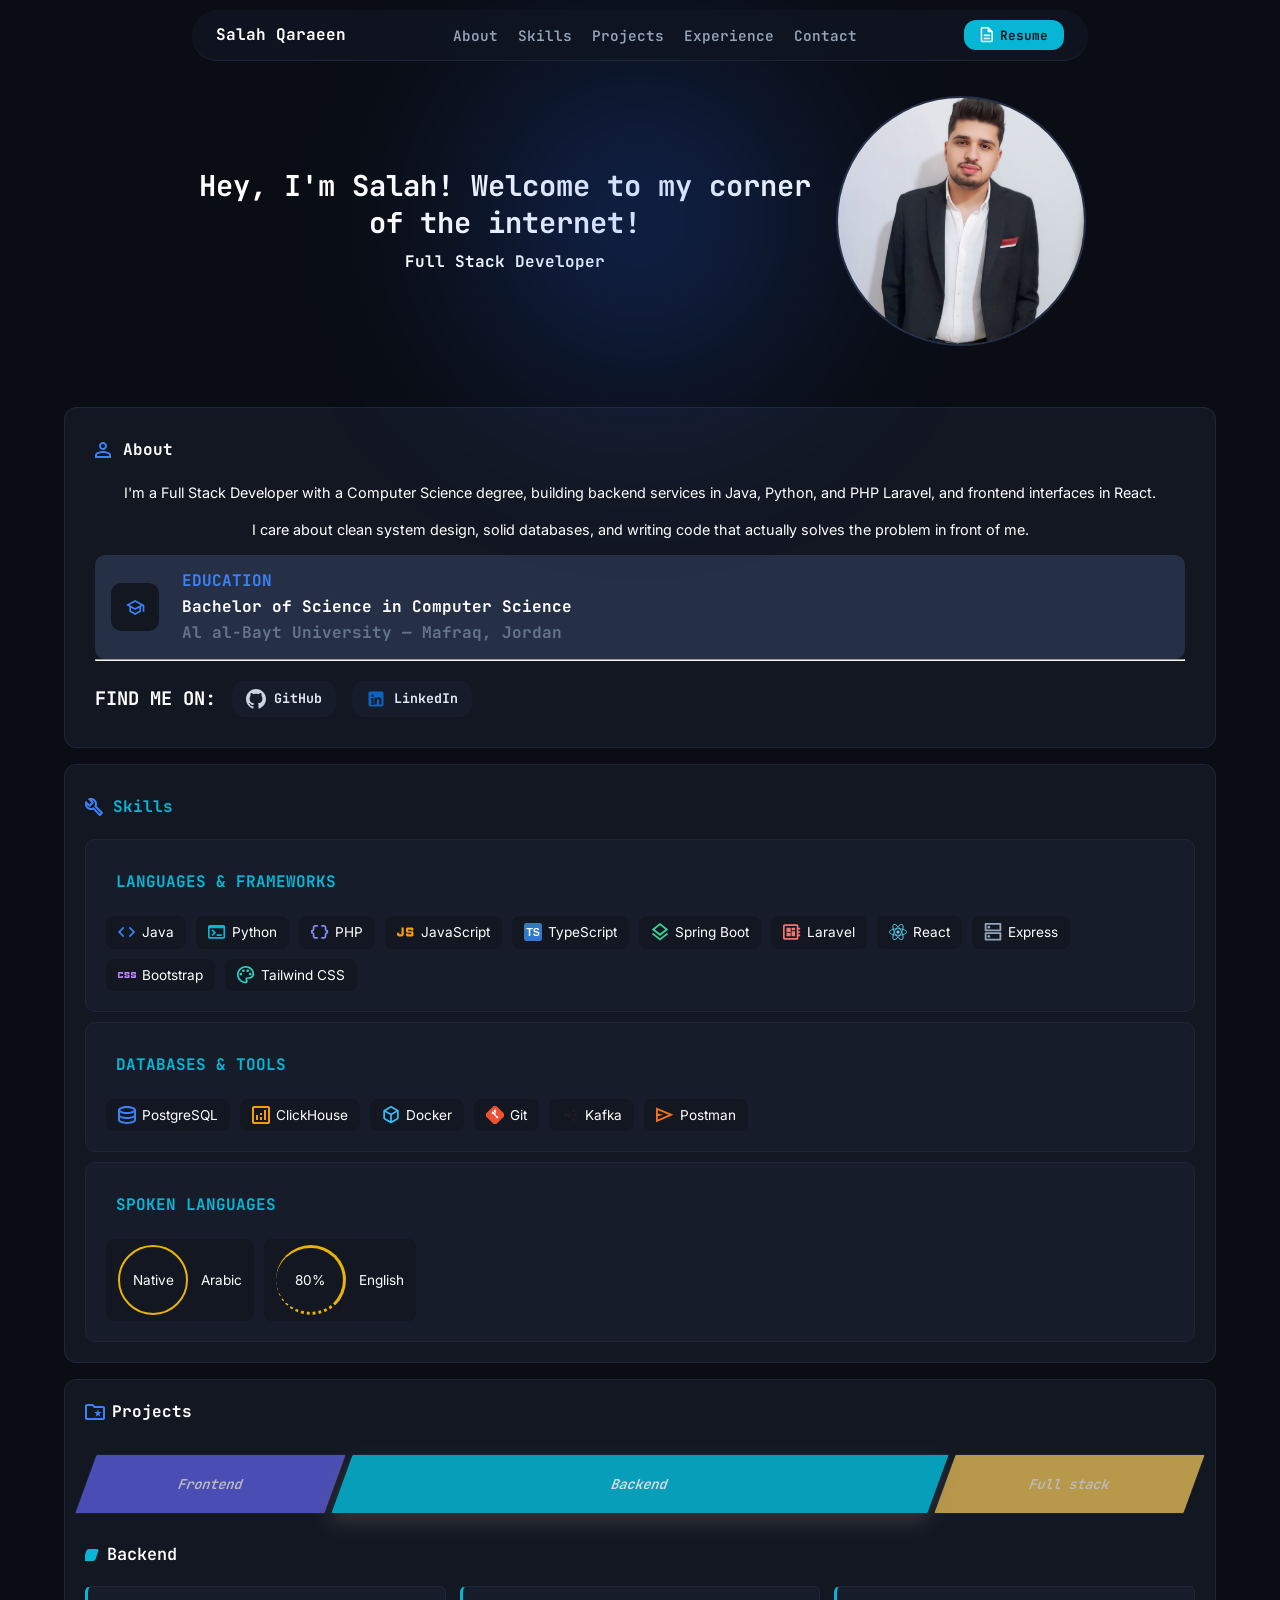
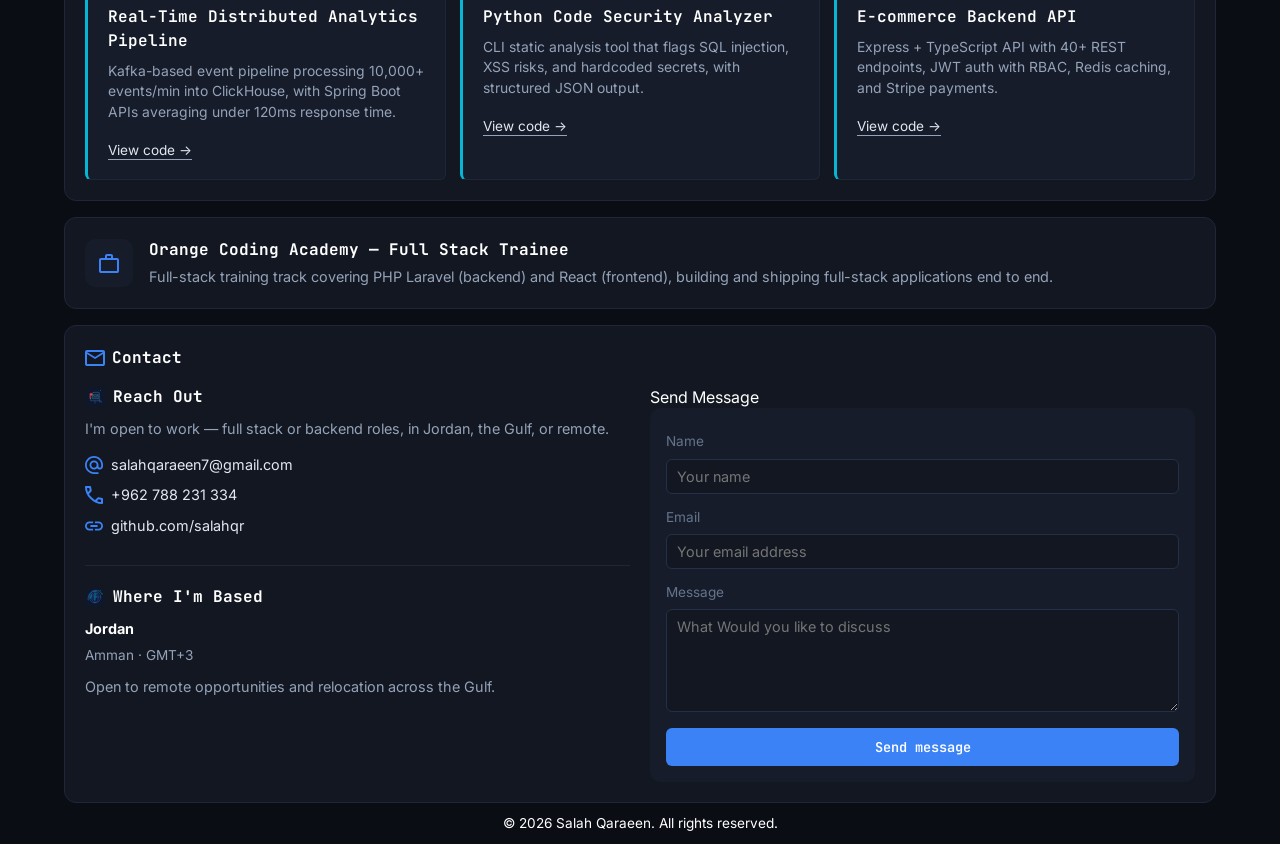
==== commit 9ea8a618: "fix the type in url for some files also" ====
--- a/index.html
+++ b/index.html
@@ -16,7 +16,7 @@
                 <button id="closeBtn" type="button">&times;</button>
 
                 <iframe
-                    src="../assets/Salah-Qaraeen CV.pdf"
+                    src="./assets/Salah-Qaraeen CV.pdf"
                     title="Salah Qaraeen CV">
                 </iframe>
             </div>
@@ -38,7 +38,7 @@
         </nav>
 
         <button id="resumeBtn" type="button">
-            <img src="../assets/icons/file.svg" alt="Resume icon">
+            <img src="./assets/icons/file.svg" alt="Resume icon">
             Resume
         </button>
     </header>
@@ -50,12 +50,12 @@
                 <h3>Full Stack Developer</h3>
             </div>
 
-            <img class="heroPhoto" src="../assets/selfie.jpeg" alt="Salah Qaraeen">
+            <img class="heroPhoto" src="./assets/selfie.jpeg" alt="Salah Qaraeen">
         </section>
 
         <section class="about" id="about">
             <div class="head">
-                <img src="../assets/icons/person.svg" alt="About icon">
+                <img src="./assets/icons/person.svg" alt="About icon">
                 <h4>About</h4>
             </div>
 
@@ -65,7 +65,7 @@
 
                 <div class="edu">
                     <div class="eduImg">
-                        <img src="../assets/icons/eduction.svg" alt="Education icon">
+                        <img src="./assets/icons/eduction.svg" alt="Education icon">
                     </div>
                     <div class="eduInfo">
                         <h4 class="EDUCATION">EDUCATION</h4>
@@ -81,14 +81,14 @@
                     <h3>FIND ME ON:</h3>
                     <div>
                         <a href="https://github.com/salahqr" target="_blank" rel="noopener noreferrer">
-                            <img src="../assets/icons/GitHup.svg" alt="GitHub icon">
+                            <img src="./assets/icons/GitHup.svg" alt="GitHub icon">
                             <h5>GitHub</h5>
                         </a>
                     </div>
 
                     <div>
                         <a href="https://www.linkedin.com/in/salah-qaraeen-068975194/" target="_blank" rel="noopener noreferrer">
-                            <img src="../assets/icons/linkedin.svg" alt="LinkedIn icon">
+                            <img src="./assets/icons/Linkedin.svg" alt="LinkedIn icon">
                             <h5>LinkedIn</h5>
                         </a>
                     </div>
@@ -98,7 +98,7 @@
 
         <section class="skills" id="skills">
             <div class="head">
-                <img src="../assets/icons/skills.svg" alt="Skills icon">
+                <img src="./assets/icons/skills.svg" alt="Skills icon">
                 <h4>Skills</h4>
             </div>
 
@@ -106,47 +106,47 @@
                 <h4>LANGUAGES & FRAMEWORKS</h4>
                 <div class="items">
                     <div>
-                        <img src="../assets/icons/java.svg" alt="Java icon">
+                        <img src="./assets/icons/java.svg" alt="Java icon">
                         Java
                     </div>
                     <div>
-                        <img src="../assets/icons/python.svg" alt="Python icon">
+                        <img src="./assets/icons/python.svg" alt="Python icon">
                         Python
                     </div>
                     <div>
-                        <img src="../assets/icons/php.svg" alt="PHP icon">
+                        <img src="./assets/icons/php.svg" alt="PHP icon">
                         PHP
                     </div>
                     <div>
-                        <img src="../assets/icons/js.svg" alt="JavaScript icon">
+                        <img src="./assets/icons/js.svg" alt="JavaScript icon">
                         JavaScript
                     </div>
                     <div>
-                        <img src="../assets/icons/ts.svg" alt="TypeScript icon">
+                        <img src="./assets/icons/ts.svg" alt="TypeScript icon">
                         TypeScript
                     </div>
                     <div>
-                        <img src="../assets/icons/springBoot.svg" alt="Spring Boot icon">
+                        <img src="./assets/icons/springBoot.svg" alt="Spring Boot icon">
                         Spring Boot
                     </div>
                     <div>
-                        <img src="../assets/icons/laravel.svg" alt="Laravel icon">
+                        <img src="./assets/icons/laravel.svg" alt="Laravel icon">
                         Laravel
                     </div>
                     <div>
-                        <img src="../assets/icons/react.svg" alt="React icon">
+                        <img src="./assets/icons/react.svg" alt="React icon">
                         React
                     </div>
                     <div>
-                        <img src="../assets/icons/express.svg" alt="Express icon">
+                        <img src="./assets/icons/Express.svg" alt="Express icon">
                         Express
                     </div>
                     <div>
-                        <img src="../assets/icons/bootstrap.svg" alt="Bootstrap icon">
+                        <img src="./assets/icons/bootstrap.svg" alt="Bootstrap icon">
                         Bootstrap
                     </div>
                     <div>
-                        <img src="../assets/icons/tailwind.svg" alt="Tailwind CSS icon">
+                        <img src="./assets/icons/tailwind.svg" alt="Tailwind CSS icon">
                         Tailwind CSS
                     </div>
                 </div>
@@ -156,27 +156,27 @@
                 <h4>DATABASES & TOOLS</h4>
                 <div class="items">    
                     <div>
-                        <img src="../assets/icons/postgresql.svg" alt="PostgreSQL icon">
+                        <img src="./assets/icons/postgresql.svg" alt="PostgreSQL icon">
                         PostgreSQL
                     </div>
                     <div>
-                        <img src="../assets/icons/clickhouse.svg" alt="ClickHouse icon">
+                        <img src="./assets/icons/clickhouse.svg" alt="ClickHouse icon">
                         ClickHouse
                     </div>
                     <div>
-                        <img src="../assets/icons/docker.svg" alt="Docker icon">
+                        <img src="./assets/icons/docker.svg" alt="Docker icon">
                         Docker
                     </div>
                     <div>
-                        <img src="../assets/icons/git.svg" alt="Git icon">
+                        <img src="./assets/icons/git.svg" alt="Git icon">
                         Git
                     </div>
                     <div>
-                        <img src="../assets/icons/kafka.svg" alt="Kafka icon">
+                        <img src="./assets/icons/kafka.svg" alt="Kafka icon">
                         Kafka
                     </div>
                     <div>
-                        <img src="../assets/icons/postman.svg" alt="Postman icon">
+                        <img src="./assets/icons/postman.svg" alt="Postman icon">
                         Postman
                     </div>
                 </div>
@@ -199,7 +199,7 @@
 
         <section class="project" id="projects">
             <div class="head">
-                <img src="../assets/icons/project.svg" alt="Projects icon">
+                <img src="./assets/icons/project.svg" alt="Projects icon">
                 <h4>Projects</h4>
             </div>
 
@@ -214,7 +214,7 @@
 
         <section id="experience">
             <div class="expImg">
-                <img src="../assets/icons/experience.svg" alt="Experience icon">
+                <img src="./assets/icons/experience.svg" alt="Experience icon">
             </div>
             <div class="expInfo">
                 <h4>Orange Coding Academy — Full Stack Trainee</h4>
@@ -224,7 +224,7 @@
 
         <section id="contact" class="contact">
             <div class="head">
-                <img src="../assets/icons/contact.svg" alt="Contact icon">
+                <img src="./assets/icons/contact.svg" alt="Contact icon">
                 <h4>Contact</h4>
             </div>
 
@@ -233,24 +233,24 @@
 
     <div class="contactGroup">
         <div class="contactGroupHead">
-            <img src="../assets/icons/contactt.svg" alt="Reach out icon">
+            <img src="./assets/icons/contactt.svg" alt="Reach out icon">
             <h3>Reach Out</h3>
         </div>
 
         <p>I'm open to work — full stack or backend roles, in Jordan, the Gulf, or remote.</p>
 
         <div class="info">
-            <img src="../assets/icons/email.svg" alt="Email icon">
+            <img src="./assets/icons/email.svg" alt="Email icon">
             <a href="mailto:salahqaraeen7@gmail.com">salahqaraeen7@gmail.com</a>
         </div>
 
         <div class="info">
-            <img src="../assets/icons/phone.svg" alt="Phone icon">
+            <img src="./assets/icons/phone.svg" alt="Phone icon">
             <a href="tel:+962788231334">+962 788 231 334</a>
         </div>
 
         <div class="info">
-            <img src="../assets/icons/link.svg" alt="GitHub icon">
+            <img src="./assets/icons/link.svg" alt="GitHub icon">
             <a href="https://github.com/salahqr" target="_blank" rel="noopener noreferrer">
                 github.com/salahqr
             </a>
@@ -261,7 +261,7 @@
 
     <div class="contactGroup">
         <div class="contactGroupHead">
-            <img src="../assets/icons/location.svg" alt="Location icon">
+            <img src="./assets/icons/location.svg" alt="Location icon">
             <h3>Where I'm Based</h3>
         </div>
 
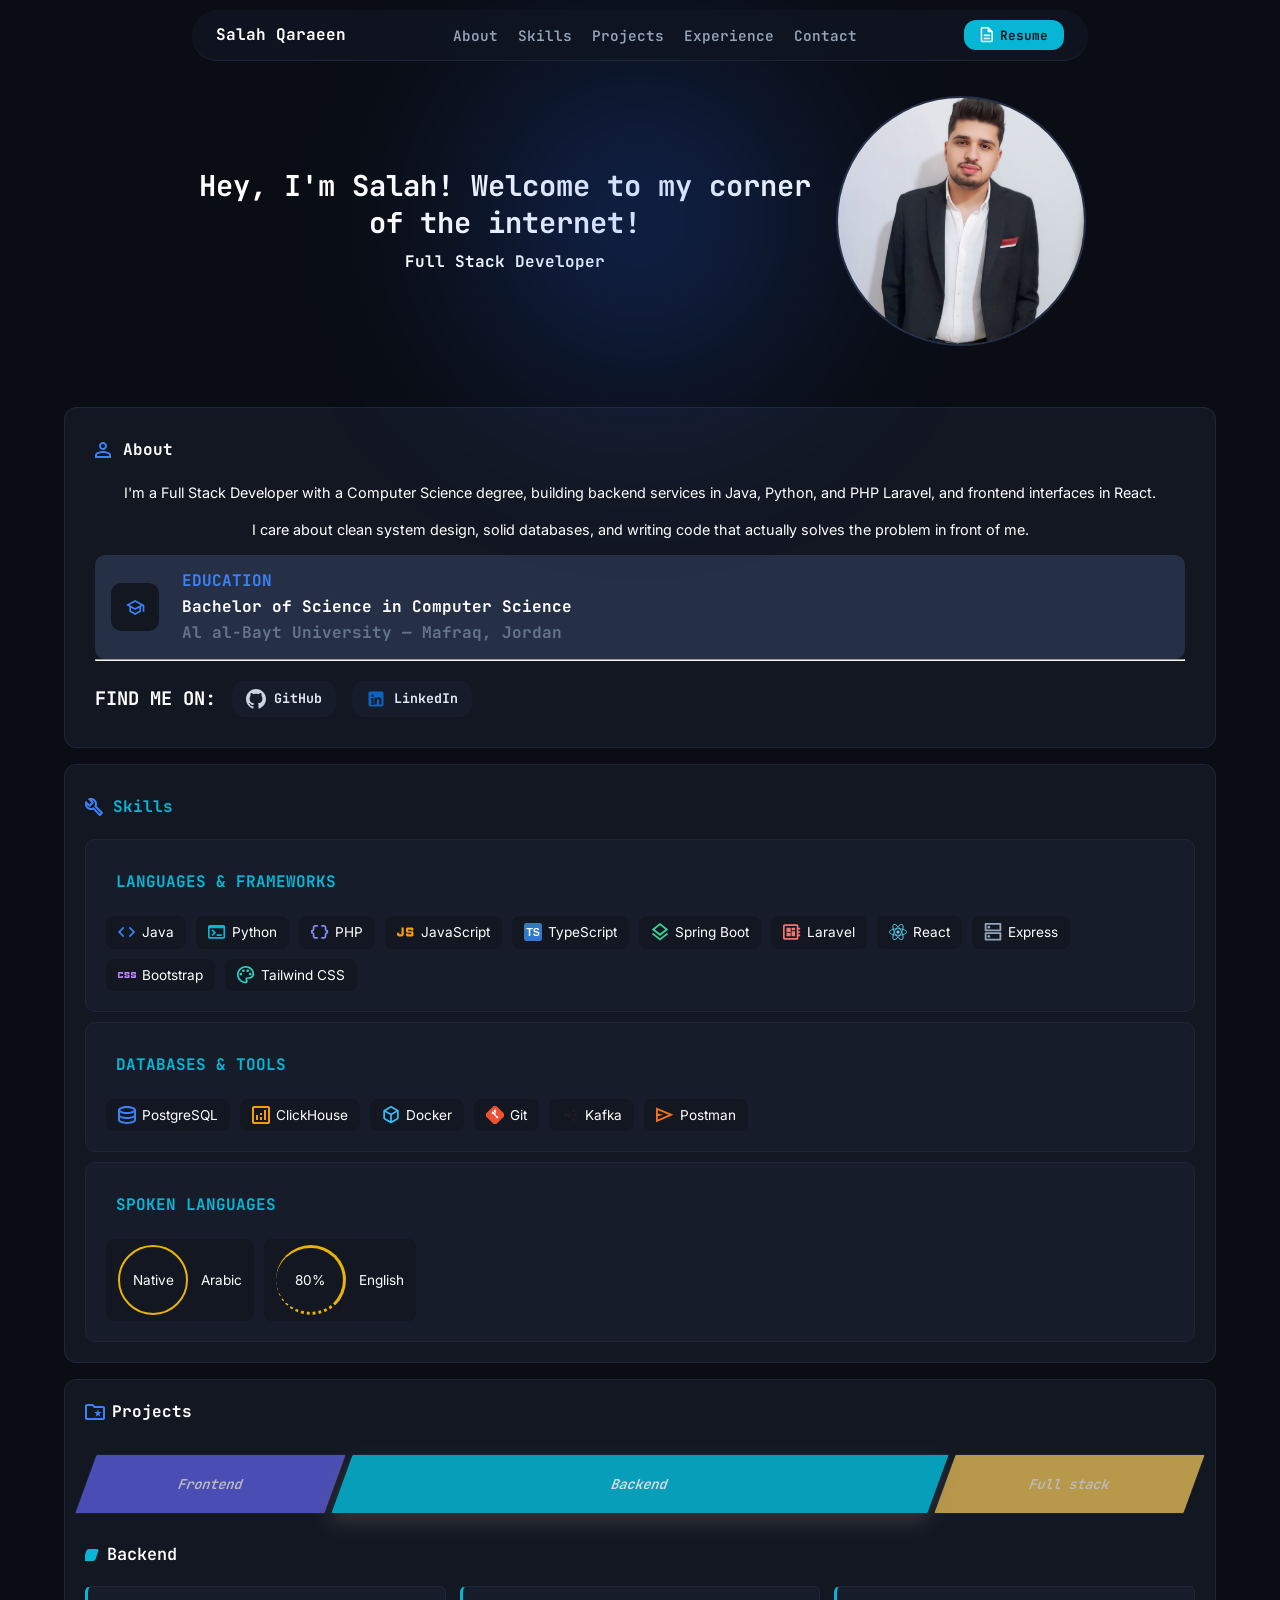
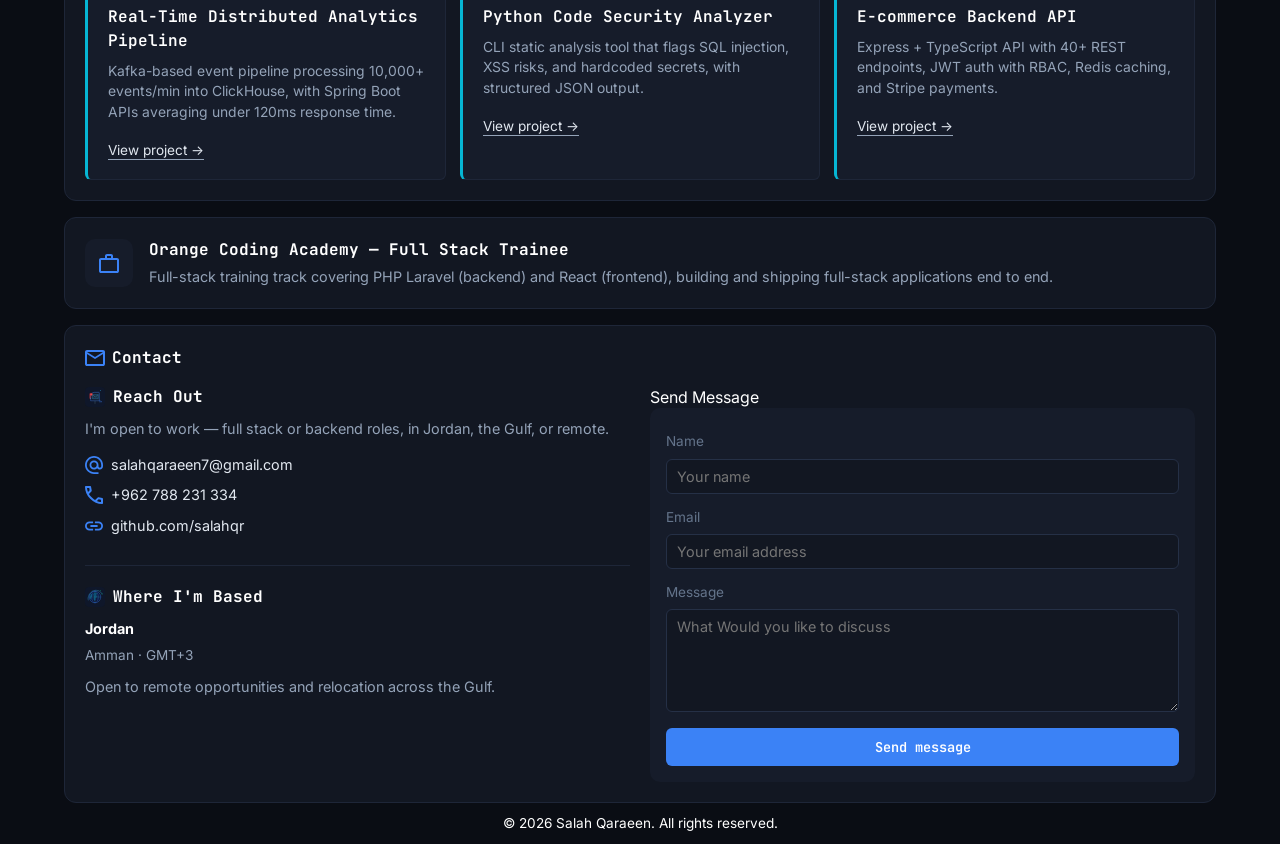
==== commit 657dea84: "add icon" ====
--- a/index.html
+++ b/index.html
@@ -8,6 +8,7 @@
 
     <link rel="stylesheet" href="./src/index.css">
     <script src="./src/index.js" defer></script>
+    <link rel="icon" type="image/svg+xml" href="./assets/icons/favicon.svg">
 </head>
 <body>
 
